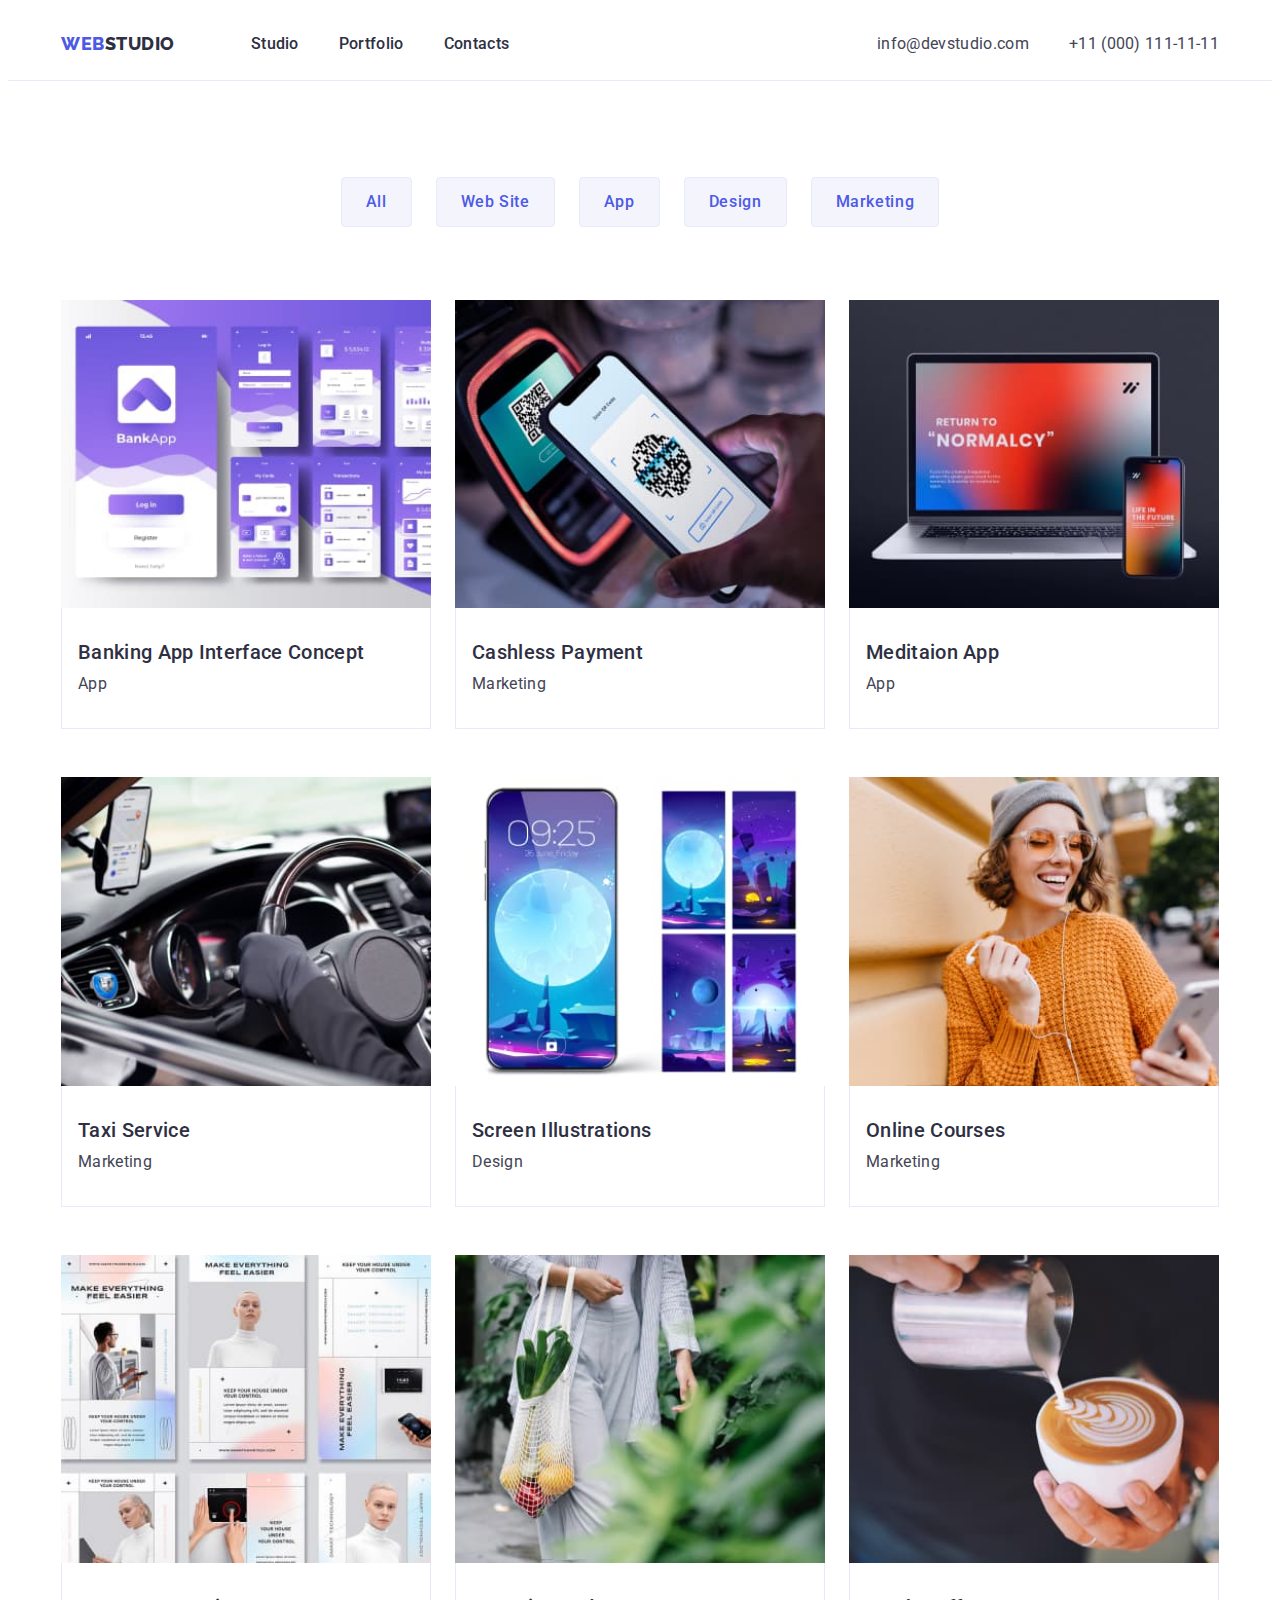
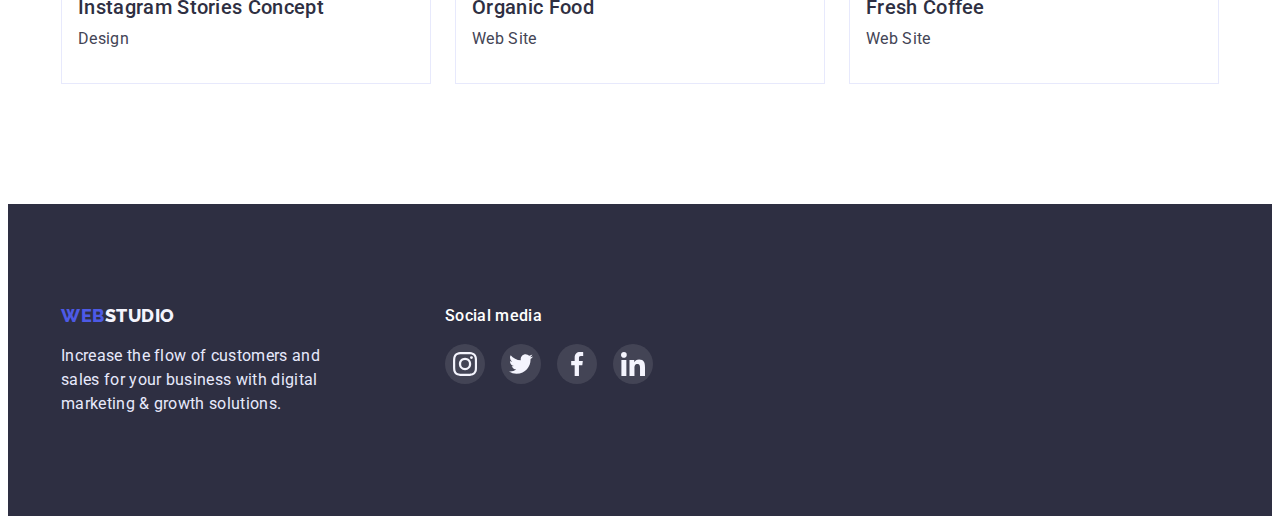
==== portfolio.html @ cdb9899d "Initial commit" ====
<!DOCTYPE html>
<html lang="en">

<head>
    <meta charset="UTF-8" />
    <meta http-equiv="X-UA-Compatible" content="IE=edge" />
    <meta name="viewport" content="width=device-width, initial-scale=1.0" />
    <title>Portfolio</title>
    <link rel="stylesheet" href="https://cdnjs.cloudflare.com/ajax/libs/modern-normalize/1.1.0/modern-normalize.min.css" integrity="sha512-wpPYUAdjBVSE4KJnH1VR1HeZfpl1ub8YT/NKx4PuQ5NmX2tKuGu6U/JRp5y+Y8XG2tV+wKQpNHVUX03MfMFn9Q==" crossorigin="anonymous" referrerpolicy="no-referrer"
    />
    <link rel="preconnect" href="https://fonts.googleapis.com" />
    <link rel="preconnect" href="https://fonts.gstatic.com" crossorigin />
    <link href="https://fonts.googleapis.com/css2?family=Raleway:wght@800&family=Roboto:wght@400;500;700&display=swap" rel="stylesheet" />
    <link rel="stylesheet" href="./css/styles.css" />
</head>

<body>
    <header class="header">
        <div class="container header-container">
            <nav class="header-nav">
                <a href="./index.html" class="header-logo logo link"><span>Web</span>Studio</a>
                <ul class="header-list list">
                    <li class="header-item"><a href="/" class="header-link link">Studio</a></li>
                    <li class="header-item"><a href="./portfolio.html" class="header-link link">Portfolio</a></li>
                    <li class="header-item"><a href="/" class="header-link link">Contacts</a></li>
                </ul>
            </nav>
            <address class="address">
					<ul class="address-list list">
						<li class="address-item"
							><a href="mailto:info@devstudio.com" class="address-link link">info@devstudio.com</a></li
						>
						<li class="address-item"><a href="tel:+110001111111" class="address-link link">+11 (000) 111-11-11</a></li>
					</ul>
				</address>
        </div>
    </header>

    <main>
        <section class="category">
            <div class="container">
                <h1 hidden class="visually-hidden">Categories</h1>
                <h2 hidden class="visually-hidden">List buttons</h2>
                <ul class="category-list list">
                    <li class="category-item">
                        <button type="button" class="category-btn">All</button>
                    </li>
                    <li class="category-item">
                        <button type="button" class="category-btn">Web Site</button>
                    </li>
                    <li class="category-item">
                        <button type="button" class="category-btn">App</button>
                    </li>
                    <li class="category-item">
                        <button type="button" class="category-btn">Design</button>
                    </li>
                    <li class="category-item">
                        <button type="button" class="category-btn">Marketing</button>
                    </li>
                </ul>
                <h2 hidden class="visually-hidden">List cards</h2>
                <ul class="cards-list list">
                    <li class="cards-item">
                        <a href="/" class="cards-link link">
                            <img src="./images/img_8.jpg" alt="banking" width="370" />
                            <div class="cards-content">
                                <h3 class="cards-subtitle subtitle">Banking App Interface Concept</h3>
                                <p class="cards-text text">App</p>
                            </div>
                        </a>
                    </li>
                    <li class="cards-item">
                        <a href="/" class="cards-link link">
                            <img src="./images/img_9.jpg" alt="payment" width="370" />
                            <div class="cards-content">
                                <h3 class="cards-subtitle subtitle">Cashless Payment</h3>
                                <p class="cards-text text">Marketing</p>
                            </div>
                        </a>
                    </li>
                    <li class="cards-item">
                        <a href="/" class="cards-link link">
                            <img src="./images/img_10.jpg" alt="addition" width="370" />
                            <div class="cards-content">
                                <h3 class="cards-subtitle subtitle">Meditaion App</h3>
                                <p class="cards-text text">App</p>
                            </div>
                        </a>
                    </li>
                    <li class="cards-item">
                        <a href="/" class="cards-link link">
                            <img src="./images/img_11.jpg" alt="taxi" width="370" />
                            <div class="cards-content">
                                <h3 class="cards-subtitle subtitle">Taxi Service</h3>
                                <p class="cards-text text">Marketing</p>
                            </div>
                        </a>
                    </li>
                    <li class="cards-item">
                        <a href="/" class="cards-link link">
                            <img src="./images/img_12.jpg" alt="wallpaper" width="370" />
                            <div class="cards-content">
                                <h3 class="cards-subtitle subtitle">Screen Illustrations</h3>
                                <p class="cards-text text">Design</p>
                            </div>
                        </a>
                    </li>
                    <li class="cards-item">
                        <a href="/" class="cards-link link">
                            <img src="./images/img_13.jpg" alt="girl with phone" width="370" />
                            <div class="cards-content">
                                <h3 class="cards-subtitle subtitle">Online Courses</h3>
                                <p class="cards-text text">Marketing</p>
                            </div>
                        </a>
                    </li>
                    <li class="cards-item">
                        <a href="/" class="cards-link link">
                            <img src="./images/img_14.jpg" alt="stories" width="370" />
                            <div class="cards-content">
                                <h3 class="cards-subtitle subtitle">Instagram Stories Concept</h3>
                                <p class="cards-text text">Design</p>
                            </div>
                        </a>
                    </li>
                    <li class="cards-item">
                        <a href="/" class="cards-link link">
                            <img src="./images/img_15.jpg" alt="food" width="370" />
                            <div class="cards-content">
                                <h3 class="cards-subtitle subtitle">Organic Food</h3>
                                <p class="cards-text text">Web Site</p>
                            </div>
                        </a>
                    </li>
                    <li class="cards-item">
                        <a href="/" class="cards-link link">
                            <img src="./images/img_16.jpg" alt="coffee" width="370" />
                            <div class="cards-content">
                                <h3 class="cards-subtitle subtitle">Fresh Coffee</h3>
                                <p class="cards-text text">Web Site</p>
                            </div>
                        </a>
                    </li>
                </ul>
            </div>
        </section>
    </main>

    <footer class="footer">
        <div class="container">
            <div>
                <a href="./index.html" class="footer-logo logo link"><span>Web</span>Studio</a>
                <p class="footer-text">Increase the flow of customers and sales for your business with digital marketing & growth solutions.</p>
            </div>
            <div>
                <h2 class="footer-subtitle">Social media</h2>
                <ul class="footer-list list">
                    <li class="footer-item">
                        <a href="/" class="footer-link link">
                            <svg class="footer-icon" width="24" height="24">
									<use href="./images/symbol-defs.svg#icon-instagram"></use>
								</svg>
                        </a>
                    </li>
                    <li class="footer-item">
                        <a href="/" class="footer-link">
                            <svg class="footer-icon" width="24" height="24">
									<use href="./images/symbol-defs.svg#icon-twitter"></use>
								</svg>
                        </a>
                    </li>
                    <li class="footer-item">
                        <a href="/" class="footer-link">
                            <svg class="footer-icon" width="24" height="24">
									<use href="./images/symbol-defs.svg#icon-facebook"></use>
								</svg>
                        </a>
                    </li>
                    <li class="footer-item">
                        <a href="/" class="footer-link">
                            <svg class="footer-icon" width="24" height="24">
									<use href="./images/symbol-defs.svg#icon-linkedin"></use>
								</svg>
                        </a>
                    </li>
                </ul>
            </div>
        </div>
    </footer>
</body>

</html>
---- css/styles.css ----
.visually-hidden {
    position: absolute;
    width: 1px;
    height: 1px;
    margin: -1px;
    border: 0;
    padding: 0;
    white-space: nowrap;
    clip-path: inset(100%);
    clip: rect(0 0 0 0);
    overflow: hidden;
}

 :root {
    --main-color: #2E2F42;
    --text-color: #434455;
    --logo-btn-color: #4D5AE5;
    --hover-color: #404BBF;
    --secondary-text-color: #FFF;
    --accent-color: #F4F4FD;
    --under-text-color: #E7E9FC;
    --border-btn-color: #E7E9FC;
}

h1,
h2,
h3,
h4,
h5,
p {
    margin: 0;
}

ul {
    margin: 0;
    padding: 0;
}

img {
    display: block;
    max-width: 100%;
    height: auto;
}

body {
    font-family: 'Roboto', sans-serif;
    color: var(--main-color);
    font-size: 16px;
    line-height: 1.5;
    letter-spacing: 0.02em;
}

.section {
    padding-top: 120px;
    padding-bottom: 120px;
}

.container {
    /* outline: 1px solid red; */
    margin-left: auto;
    margin-right: auto;
    width: 1158px;
    padding-left: 15px;
    padding-right: 15px;
}

.list {
    list-style: none;
}

.link {
    text-decoration: none;
}

.logo {
    font-family: 'Raleway', sans-serif;
    font-style: normal;
    font-weight: 800;
    font-size: 18px;
    line-height: 1.33;
    letter-spacing: 0.03em;
    text-transform: uppercase;
}

.logo span {
    color: var(--logo-btn-color);
}

.title {
    margin-bottom: 72px;
    font-size: 36px;
    line-height: 1.11;
    text-transform: capitalize;
    text-align: center;
}

.subtitle {
    font-size: 20px;
    line-height: 1.2;
    font-weight: 500;
}

.text {
    letter-spacing: 0.02em;
}


/*----------Header---------- */

.header {
    border-bottom: 1px solid var(--border-btn-color)
}

.header-container {
    display: flex;
    align-items: center;
}

.header-nav {
    display: flex;
    align-items: center;
}

.header-list {
    display: flex;
    margin-left: 76px;
}

.header-item:not(:last-child) {
    margin-right: 40px;
}

.header-link {
    display: block;
    padding-top: 24px;
    padding-bottom: 24px;
    color: inherit;
    font-weight: 500;
}

.header-link:hover,
.header-link:focus {
    color: var(--hover-color);
}

.address {
    margin-left: auto;
}

.address-list {
    display: flex;
}

.address-item:not(:last-child) {
    margin-right: 40px;
}

.address-link {
    font-style: normal;
    font-weight: 400;
    color: var(--text-color);
    padding-top: 24px;
    padding-bottom: 24px;
}

.address-link:hover,
.address-link:focus {
    color: var(--hover-color);
}

.header-logo {
    color: inherit
}


/*
!-!-!-!-!-Index-!-!-!-!-! */


/* ----------Hero section---------- */

.hero {
    padding-top: 188px;
    padding-bottom: 188px;
    text-align: center;
    background-image: radial-gradient(rgba(46, 47, 66, 0.7), rgba(46, 47, 66, 0.7)), url(../images/bgimg_1.jpg);
    background-repeat: no-repeat;
    background-position: center;
    background-size: cover;
    background-color: var(--main-color);
}

.hero-title {
    width: 496px;
    font-size: 56px;
    line-height: 1.07;
    margin: auto;
    margin-bottom: 48px;
    color: var(--secondary-text-color);
}

.hero-btn {
    font-family: inherit;
    font-weight: 500;
    font-size: 16px;
    line-height: 1.5;
    letter-spacing: 0.04em;
    cursor: pointer;
    color: var(--secondary-text-color);
    background-color: var(--logo-btn-color);
    box-shadow: 0px 4px 4px rgba(0, 0, 0, 0.15);
    border-radius: 4px;
    padding: 16px 32px;
}

.hero-btn:hover,
.hero-btn:focus {
    background-color: var(--hover-color);
}


/* ----------About section----------
*/

.about-list {
    display: flex;
}

.about-item {
    width: calc((100% - 3 * 24px) / 4);
}

.about-item:not(:last-child) {
    margin-right: 24px;
}

.about-icon {
    display: flex;
    justify-content: center;
    align-items: center;
    width: 100%;
    height: 112px;
    background: var(--accent-color);
    border-radius: 4px;
    margin-bottom: 8px;
}

.about-subtitle {
    margin-bottom: 8px;
}

.about-text {
    color: var(--text-color);
}


/* ----------Process section---------- */

.process {
    padding-top: 0;
}

.process-list {
    display: flex;
}

.process-item {
    flex-basis: calc((100% - 2 * 24px) / 3);
}

.process-item:not(:last-child) {
    margin-right: 24px;
}


/* ----------Team section---------- */

.team {
    background-color: var(--accent-color);
}

.team-list {
    display: flex;
}

.team-item {
    width: calc((100% - 3 * 24px) / 4);
}

.team-item:not(:last-child) {
    margin-right: 24px;
}

.team-content {
    padding: 32px 16px;
    /* padding-bottom: 32px; */
    text-align: center;
    background: var(--secondary-text-color);
    box-shadow: 0px 1px 6px rgba(46, 47, 66, 0.08), 0px 1px 1px rgba(46, 47, 66, 0.16), 0px 2px 1px rgba(46, 47, 66, 0.08);
    border-radius: 0px 0px 4px 4px;
}

.team-subtitle {
    margin-bottom: 8px;
}

.team-text {
    color: var(--text-color);
    margin-bottom: 8px;
}

.team-content-list {
    display: flex;
    justify-content: center;
    gap: 24px;
}

.team-content-item {
    width: 40px;
    height: 40px;
}

.team-content-link {
    display: flex;
    justify-content: center;
    align-items: center;
    width: 100%;
    height: 100%;
    border-radius: 50%;
    background-color: var(--logo-btn-color);
}

.team-content-link:hover {
    background-color: var(--hover-color);
}


/* ----------Companies
section---------- */

.companies {
    padding-top: 130px;
}

.companies-list {
    display: flex;
}

.companies-item {
    width: 168px;
    height: 88px;
}

.companies-item:not(:last-child) {
    margin-right: 24px;
}

.companies-link {
    display: flex;
    align-items: center;
    justify-content: center;
    width: 100%;
    height: 100%;
    color: #8E8F99;
    border: 1px solid #8E8F99;
    border-radius: 4px;
}

.companies-link:is(:hover, :focus) {
    color: var(--hover-color);
    border-color: var(--hover-color);
}

.companies-icon {
    fill: currentColor;
}


/* ----------Footer----------- */

.footer {
    padding-top: 100px;
    padding-bottom: 100px;
    background-color: var(--main-color);
}

.footer .container {
    display: flex;
    gap: 120px;
}

.footer-text {
    width: 264px;
    color: var(--under-text-color);
}

.footer-logo {
    display: inline-block;
    color: var(--accent-color);
    margin-bottom: 16px;
}

.footer-subtitle {
    font-weight: 500;
    font-size: 16px;
    line-height: 1.5;
    letter-spacing: 0.02em;
    color: #FFFFFF;
    margin-bottom: 16px;
}

.footer-list {
    display: flex;
}

.footer-item {
    width: 40px;
    height: 40px;
}

.footer-item:not(:last-child) {
    margin-right: 16px;
}

.footer-link {
    display: flex;
    align-items: center;
    justify-content: center;
    width: 100%;
    height: 100%;
    border-radius: 50%;
    background-color: rgba(255, 255, 255, 0.1);
}

.footer-link:hover,
.footer-link:focus {
    background-color: rgb(49, 208, 170);
}


/* !-!-!-!-!-Portfolio-!-!-!-!-!
*/

.category {
    padding-top: 96px;
    margin-bottom: 120px;
}

.category-list {
    display: flex;
    justify-content: center;
    gap: 24px;
    margin-bottom: 73px;
}

.category-item {}

.category-btn {
    font-family: inherit;
    font-weight: 500;
    font-size: 16px;
    line-height: 1.5;
    letter-spacing: 0.04em;
    cursor: pointer;
    color: var(--logo-btn-color);
    background-color: var(--accent-color);
    border: 1px solid var(--border-btn-color);
    border-radius: 4px;
    padding: 12px 24px;
}

.category-btn:hover,
.category-btn:focus {
    color: var(--secondary-text-color);
    background-color: var(--hover-color);
    border-color: var(--hover-color);
    box-shadow: 0px 3px 1px rgba(0, 0, 0, 0.1), 0px 2px 1px rgba(0, 0, 0, 0.08), 0px 2px 2px rgba(0, 0, 0, 0.12);
}

.cards-list {
    display: flex;
    flex-wrap: wrap;
}

.cards-item {
    width: calc((100% - 2 * 24px) / 3);
}

.cards-item:not(:nth-child(n+7)) {
    margin-bottom: 48px;
}

.cards-item:not(:nth-child(3n + 3)) {
    margin-right: 24px;
}

.cards-link {
    color: inherit;
}

.cards-link:hover {
    display: block;
    box-shadow: 0px 1px 6px rgba(46, 47, 66, 0.08), 0px 1px 1px rgba(46, 47, 66, 0.16), 0px 2px 1px rgba(46, 47, 66, 0.08);
}

.cards-content {
    padding: 32px 16px;
    border: 1px solid var(--border-btn-color);
    border-top: none;
}

.cards-subtitle {
    margin-bottom: 8px;
}

.cards-text {
    color: var(--text-color);
}
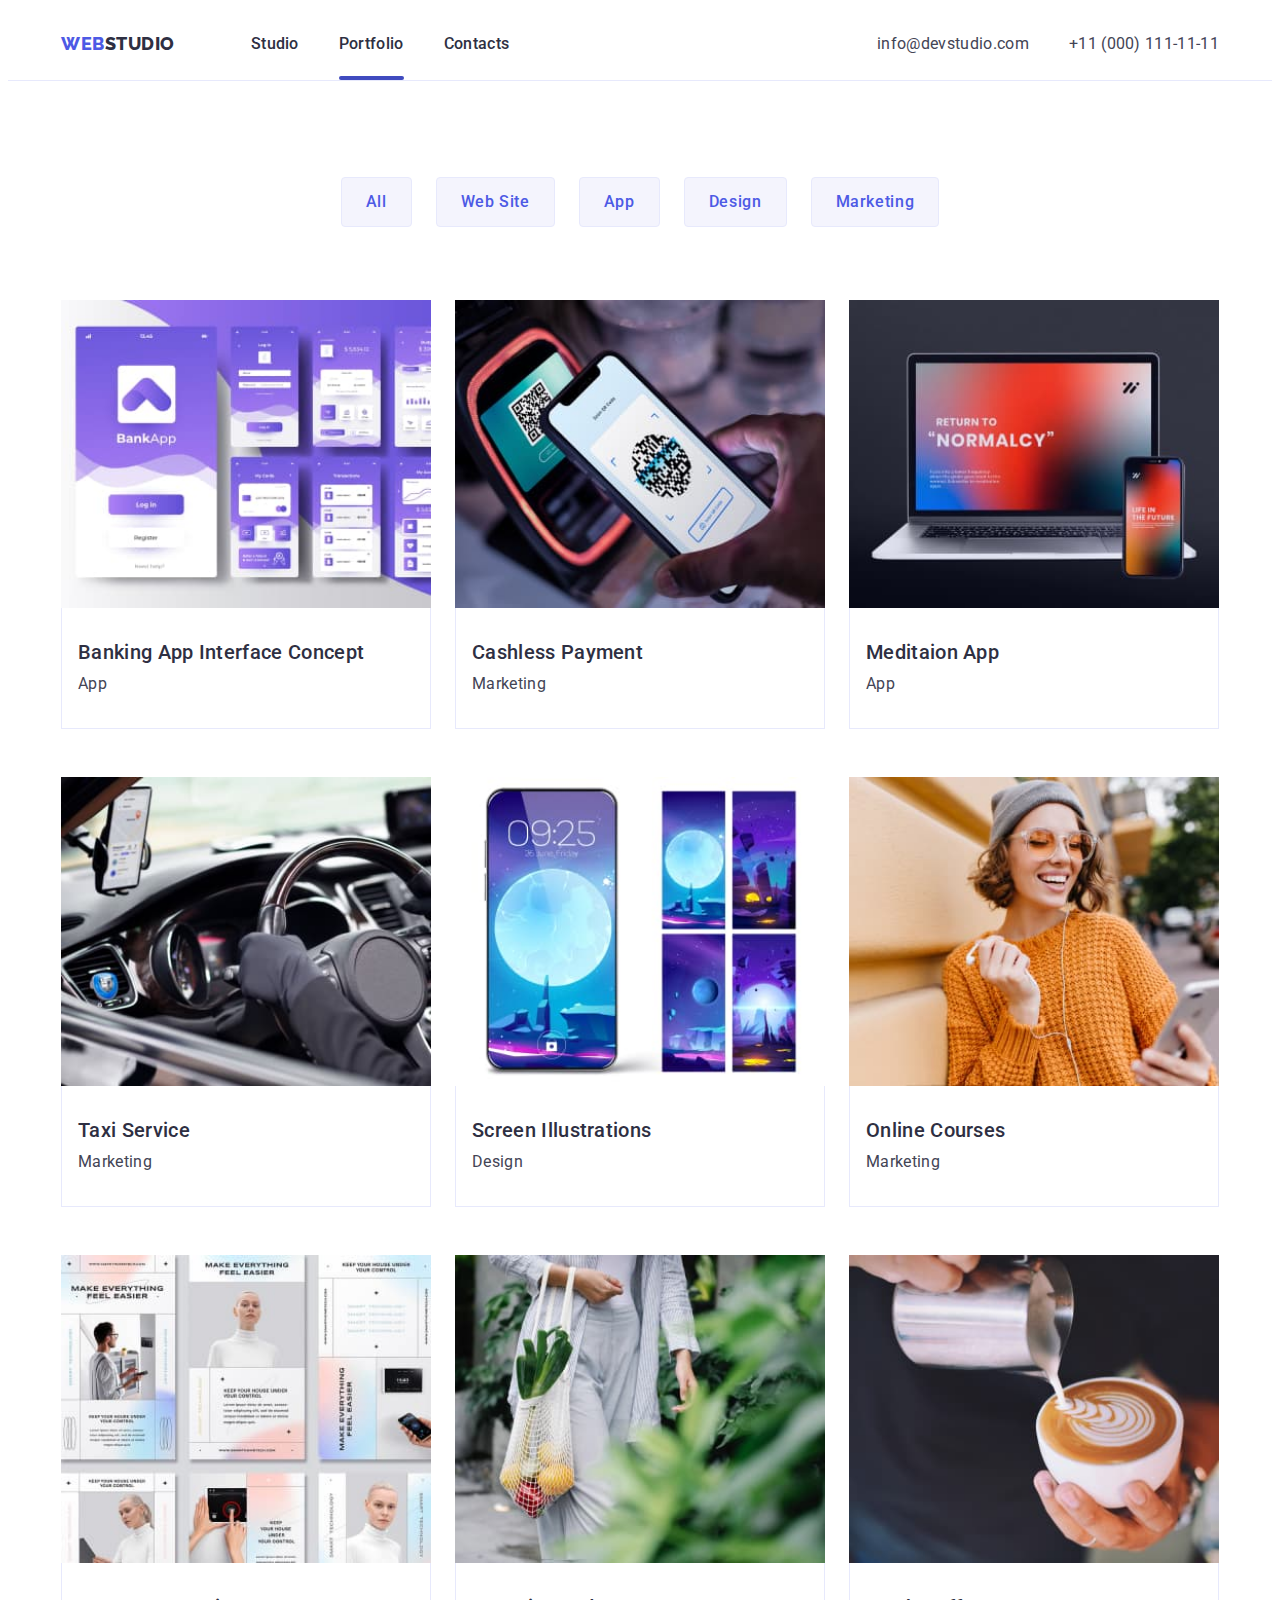
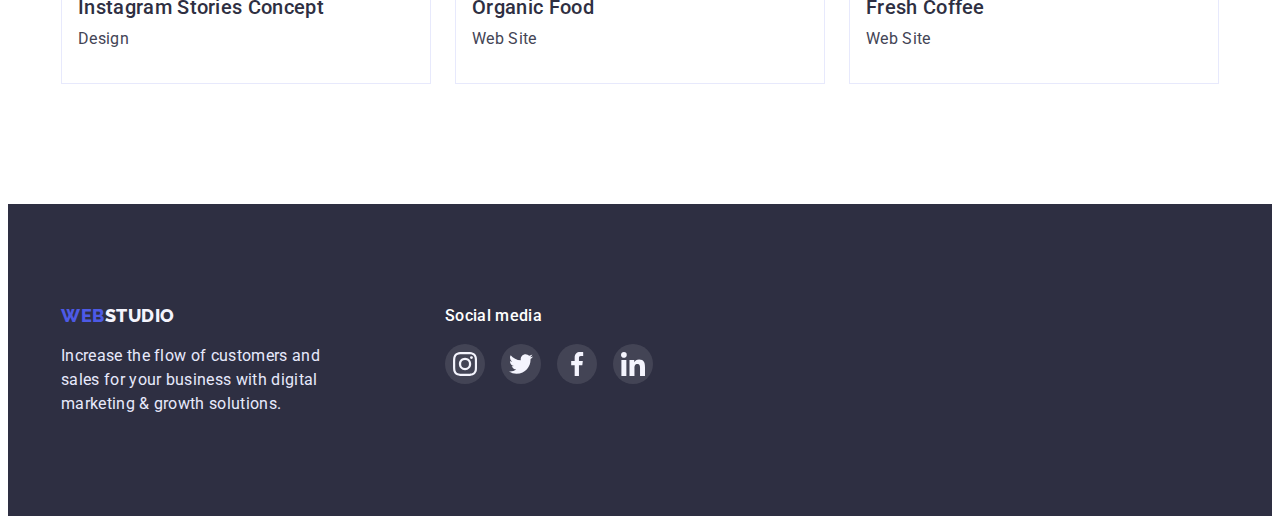
==== commit bcd769ae: "update portfolio.html" ====
--- a/portfolio.html
+++ b/portfolio.html
@@ -21,7 +21,7 @@
                 <a href="./index.html" class="header-logo logo link"><span>Web</span>Studio</a>
                 <ul class="header-list list">
                     <li class="header-item"><a href="/" class="header-link link">Studio</a></li>
-                    <li class="header-item"><a href="./portfolio.html" class="header-link link">Portfolio</a></li>
+                    <li class="header-item"><a href="./portfolio.html" class="header-link active link">Portfolio</a></li>
                     <li class="header-item"><a href="/" class="header-link link">Contacts</a></li>
                 </ul>
             </nav>
@@ -62,7 +62,10 @@
                 <ul class="cards-list list">
                     <li class="cards-item">
                         <a href="/" class="cards-link link">
-                            <img src="./images/img_8.jpg" alt="banking" width="370" />
+                            <div class="cards-wrap">
+                                <img src="./images/img_8.jpg" alt="banking" width="370" />
+                                <p class="cards-text-overlay">14 Stylish and User-Friendly App Design Concepts · Task Manager App · Calorie Tracker App · Exotic Fruit Ecommerce App · Cloud Storage App</p>
+                            </div>
                             <div class="cards-content">
                                 <h3 class="cards-subtitle subtitle">Banking App Interface Concept</h3>
                                 <p class="cards-text text">App</p>
@@ -71,7 +74,10 @@
                     </li>
                     <li class="cards-item">
                         <a href="/" class="cards-link link">
-                            <img src="./images/img_9.jpg" alt="payment" width="370" />
+                            <div class="cards-wrap">
+                                <img src="./images/img_9.jpg" alt="payment" width="370" />
+                                <p class="cards-text-overlay">14 Stylish and User-Friendly App Design Concepts · Task Manager App · Calorie Tracker App · Exotic Fruit Ecommerce App · Cloud Storage App</p>
+                            </div>
                             <div class="cards-content">
                                 <h3 class="cards-subtitle subtitle">Cashless Payment</h3>
                                 <p class="cards-text text">Marketing</p>
@@ -80,7 +86,10 @@
                     </li>
                     <li class="cards-item">
                         <a href="/" class="cards-link link">
-                            <img src="./images/img_10.jpg" alt="addition" width="370" />
+                            <div class="cards-wrap">
+                                <img src="./images/img_10.jpg" alt="addition" width="370" />
+                                <p class="cards-text-overlay">14 Stylish and User-Friendly App Design Concepts · Task Manager App · Calorie Tracker App · Exotic Fruit Ecommerce App · Cloud Storage App</p>
+                            </div>
                             <div class="cards-content">
                                 <h3 class="cards-subtitle subtitle">Meditaion App</h3>
                                 <p class="cards-text text">App</p>
@@ -89,7 +98,10 @@
                     </li>
                     <li class="cards-item">
                         <a href="/" class="cards-link link">
-                            <img src="./images/img_11.jpg" alt="taxi" width="370" />
+                            <div class="cards-wrap">
+                                <img src="./images/img_11.jpg" alt="taxi" width="370" />
+                                <p class="cards-text-overlay">14 Stylish and User-Friendly App Design Concepts · Task Manager App · Calorie Tracker App · Exotic Fruit Ecommerce App · Cloud Storage App</p>
+                            </div>
                             <div class="cards-content">
                                 <h3 class="cards-subtitle subtitle">Taxi Service</h3>
                                 <p class="cards-text text">Marketing</p>
@@ -98,7 +110,10 @@
                     </li>
                     <li class="cards-item">
                         <a href="/" class="cards-link link">
-                            <img src="./images/img_12.jpg" alt="wallpaper" width="370" />
+                            <div class="cards-wrap">
+                                <img src="./images/img_12.jpg" alt="wallpaper" width="370" />
+                                <p class="cards-text-overlay">14 Stylish and User-Friendly App Design Concepts · Task Manager App · Calorie Tracker App · Exotic Fruit Ecommerce App · Cloud Storage App</p>
+                            </div>
                             <div class="cards-content">
                                 <h3 class="cards-subtitle subtitle">Screen Illustrations</h3>
                                 <p class="cards-text text">Design</p>
@@ -107,7 +122,10 @@
                     </li>
                     <li class="cards-item">
                         <a href="/" class="cards-link link">
-                            <img src="./images/img_13.jpg" alt="girl with phone" width="370" />
+                            <div class="cards-wrap">
+                                <img src="./images/img_13.jpg" alt="girl with phone" width="370" />
+                                <p class="cards-text-overlay">14 Stylish and User-Friendly App Design Concepts · Task Manager App · Calorie Tracker App · Exotic Fruit Ecommerce App · Cloud Storage App</p>
+                            </div>
                             <div class="cards-content">
                                 <h3 class="cards-subtitle subtitle">Online Courses</h3>
                                 <p class="cards-text text">Marketing</p>
@@ -116,7 +134,10 @@
                     </li>
                     <li class="cards-item">
                         <a href="/" class="cards-link link">
-                            <img src="./images/img_14.jpg" alt="stories" width="370" />
+                            <div class="cards-wrap">
+                                <img src="./images/img_14.jpg" alt="stories" width="370" />
+                                <p class="cards-text-overlay">14 Stylish and User-Friendly App Design Concepts · Task Manager App · Calorie Tracker App · Exotic Fruit Ecommerce App · Cloud Storage App</p>
+                            </div>
                             <div class="cards-content">
                                 <h3 class="cards-subtitle subtitle">Instagram Stories Concept</h3>
                                 <p class="cards-text text">Design</p>
@@ -125,7 +146,10 @@
                     </li>
                     <li class="cards-item">
                         <a href="/" class="cards-link link">
-                            <img src="./images/img_15.jpg" alt="food" width="370" />
+                            <div class="cards-wrap">
+                                <img src="./images/img_15.jpg" alt="food" width="370" />
+                                <p class="cards-text-overlay">14 Stylish and User-Friendly App Design Concepts · Task Manager App · Calorie Tracker App · Exotic Fruit Ecommerce App · Cloud Storage App</p>
+                            </div>
                             <div class="cards-content">
                                 <h3 class="cards-subtitle subtitle">Organic Food</h3>
                                 <p class="cards-text text">Web Site</p>
@@ -134,7 +158,10 @@
                     </li>
                     <li class="cards-item">
                         <a href="/" class="cards-link link">
-                            <img src="./images/img_16.jpg" alt="coffee" width="370" />
+                            <div class="cards-wrap">
+                                <img src="./images/img_16.jpg" alt="coffee" width="370" />
+                                <p class="cards-text-overlay">14 Stylish and User-Friendly App Design Concepts · Task Manager App · Calorie Tracker App · Exotic Fruit Ecommerce App · Cloud Storage App</p>
+                            </div>
                             <div class="cards-content">
                                 <h3 class="cards-subtitle subtitle">Fresh Coffee</h3>
                                 <p class="cards-text text">Web Site</p>
--- a/css/styles.css
+++ b/css/styles.css
@@ -136,11 +136,24 @@
     padding-bottom: 24px;
     color: inherit;
     font-weight: 500;
+    position: relative;
+    transition: color 250ms cubic-bezier(0.4, 0, 0.2, 1);
 }
 
 .header-link:hover,
 .header-link:focus {
     color: var(--hover-color);
+}
+
+.header-link.active::after {
+    content: "";
+    width: 100%;
+    height: 4px;
+    background-color: var(--hover-color);
+    border-radius: 2px;
+    position: absolute;
+    bottom: 0;
+    left: 0;
 }
 
 .address {
@@ -161,6 +174,7 @@
     color: var(--text-color);
     padding-top: 24px;
     padding-bottom: 24px;
+    transition: color 250ms cubic-bezier(0.4, 0, 0.2, 1);
 }
 
 .address-link:hover,
@@ -173,11 +187,11 @@
 }
 
 
-/*
-!-!-!-!-!-Index-!-!-!-!-! */
-
-
-/* ----------Hero section---------- */
+/* !-!-!-!-!-Index-!-!-!-!-! */
+
+
+/* ----------Hero
+section---------- */
 
 .hero {
     padding-top: 188px;
@@ -211,6 +225,7 @@
     box-shadow: 0px 4px 4px rgba(0, 0, 0, 0.15);
     border-radius: 4px;
     padding: 16px 32px;
+    transition: background-color 250ms cubic-bezier(0.4, 0, 0.2, 1);
 }
 
 .hero-btn:hover,
@@ -219,8 +234,7 @@
 }
 
 
-/* ----------About section----------
-*/
+/* ----------About section---------- */
 
 .about-list {
     display: flex;
@@ -328,6 +342,7 @@
     height: 100%;
     border-radius: 50%;
     background-color: var(--logo-btn-color);
+    transition: background-color 250ms cubic-bezier(0.4, 0, 0.2, 1);
 }
 
 .team-content-link:hover {
@@ -335,8 +350,7 @@
 }
 
 
-/* ----------Companies
-section---------- */
+/* ----------Companies section---------- */
 
 .companies {
     padding-top: 130px;
@@ -364,6 +378,7 @@
     color: #8E8F99;
     border: 1px solid #8E8F99;
     border-radius: 4px;
+    transition: color 250ms cubic-bezier(0.4, 0, 0.2, 1), border-color 250ms cubic-bezier(0.4, 0, 0.2, 1);
 }
 
 .companies-link:is(:hover, :focus) {
@@ -376,7 +391,8 @@
 }
 
 
-/* ----------Footer----------- */
+/*
+----------Footer----------- */
 
 .footer {
     padding-top: 100px;
@@ -430,6 +446,7 @@
     height: 100%;
     border-radius: 50%;
     background-color: rgba(255, 255, 255, 0.1);
+    transition: background-color 250ms cubic-bezier(0.4, 0, 0.2, 1);
 }
 
 .footer-link:hover,
@@ -438,8 +455,7 @@
 }
 
 
-/* !-!-!-!-!-Portfolio-!-!-!-!-!
-*/
+/* !-!-!-!-!-Portfolio-!-!-!-!-! */
 
 .category {
     padding-top: 96px;
@@ -452,8 +468,6 @@
     gap: 24px;
     margin-bottom: 73px;
 }
-
-.category-item {}
 
 .category-btn {
     font-family: inherit;
@@ -467,6 +481,7 @@
     border: 1px solid var(--border-btn-color);
     border-radius: 4px;
     padding: 12px 24px;
+    transition: color 250ms cubic-bezier(0.4, 0, 0.2, 1), background-color 250ms cubic-bezier(0.4, 0, 0.2, 1), border-color 250ms cubic-bezier(0.4, 0, 0.2, 1), box-shadow 250ms cubic-bezier(0.4, 0, 0.2, 1);
 }
 
 .category-btn:hover,
@@ -496,11 +511,35 @@
 
 .cards-link {
     color: inherit;
+    transition: box-shadow 250ms cubic-bezier(0.4, 0, 0.2, 1);
 }
 
 .cards-link:hover {
     display: block;
     box-shadow: 0px 1px 6px rgba(46, 47, 66, 0.08), 0px 1px 1px rgba(46, 47, 66, 0.16), 0px 2px 1px rgba(46, 47, 66, 0.08);
+}
+
+.cards-wrap {
+    position: relative;
+    overflow: hidden;
+}
+
+.cards-text-overlay {
+    position: absolute;
+    top: 0;
+    left: 0;
+    width: 100%;
+    height: 100%;
+    padding: 40px 32px 164px;
+    color: var(--accent-color);
+    background-color: var(--logo-btn-color);
+    transform: translateY(100%);
+    transition: transform 250ms cubic-bezier(0.4, 0, 0.2, 1);
+    overflow: auto;
+}
+
+.cards-link:hover .cards-text-overlay {
+    transform: translateY(0);
 }
 
 .cards-content {
@@ -515,4 +554,63 @@
 
 .cards-text {
     color: var(--text-color);
+}
+
+
+/* -!-!-!-!-!Modal-!-!-!-!-!
+*/
+
+.back-fill {
+    position: fixed;
+    top: 0;
+    left: 0;
+    width: 100%;
+    height: 100%;
+    background-color: rgba(46, 47, 66, 0.4);
+    transition: opacity 250ms cubic-bezier(0.4, 0, 0.2, 1), visibility 250ms cubic-bezier(0.4, 0, 0.2, 1);
+}
+
+.is-hidden {
+    opacity: 0;
+    visibility: hidden;
+    pointer-events: none;
+}
+
+.modal-window {
+    width: 408px;
+    min-height: 576px;
+    background-color: #FCFCFC;
+    box-shadow: 0px 1px 1px rgba(0, 0, 0, 0.14), 0px 1px 3px rgba(0, 0, 0, 0.12), 0px 2px 1px rgba(0, 0, 0, 0.2);
+    border-radius: 4px;
+    position: absolute;
+    top: 50%;
+    left: 50%;
+    transform: translate(-50%, -50%);
+    padding: 24px;
+}
+
+.modal-btn {
+    display: flex;
+    align-items: center;
+    justify-content: center;
+    margin-left: auto;
+    width: 24px;
+    height: 24px;
+    border-radius: 50%;
+    color: rgb(0, 0, 0);
+    background-color: var(--border-btn-color);
+    border: 1px solid rgba(0, 0, 0, 0.1);
+    cursor: pointer;
+    transition: background-color 250ms cubic-bezier(0.4, 0, 0.2, 1);
+}
+
+.modal-btn:is(:hover, :focus) {
+    background-color: var(--hover-color);
+    border: none;
+    color: var(--secondary-text-color);
+}
+
+.modal-icon {
+    fill: currentColor;
+    transition: color 250ms cubic-bezier(0.4, 0, 0.2, 1);
 }